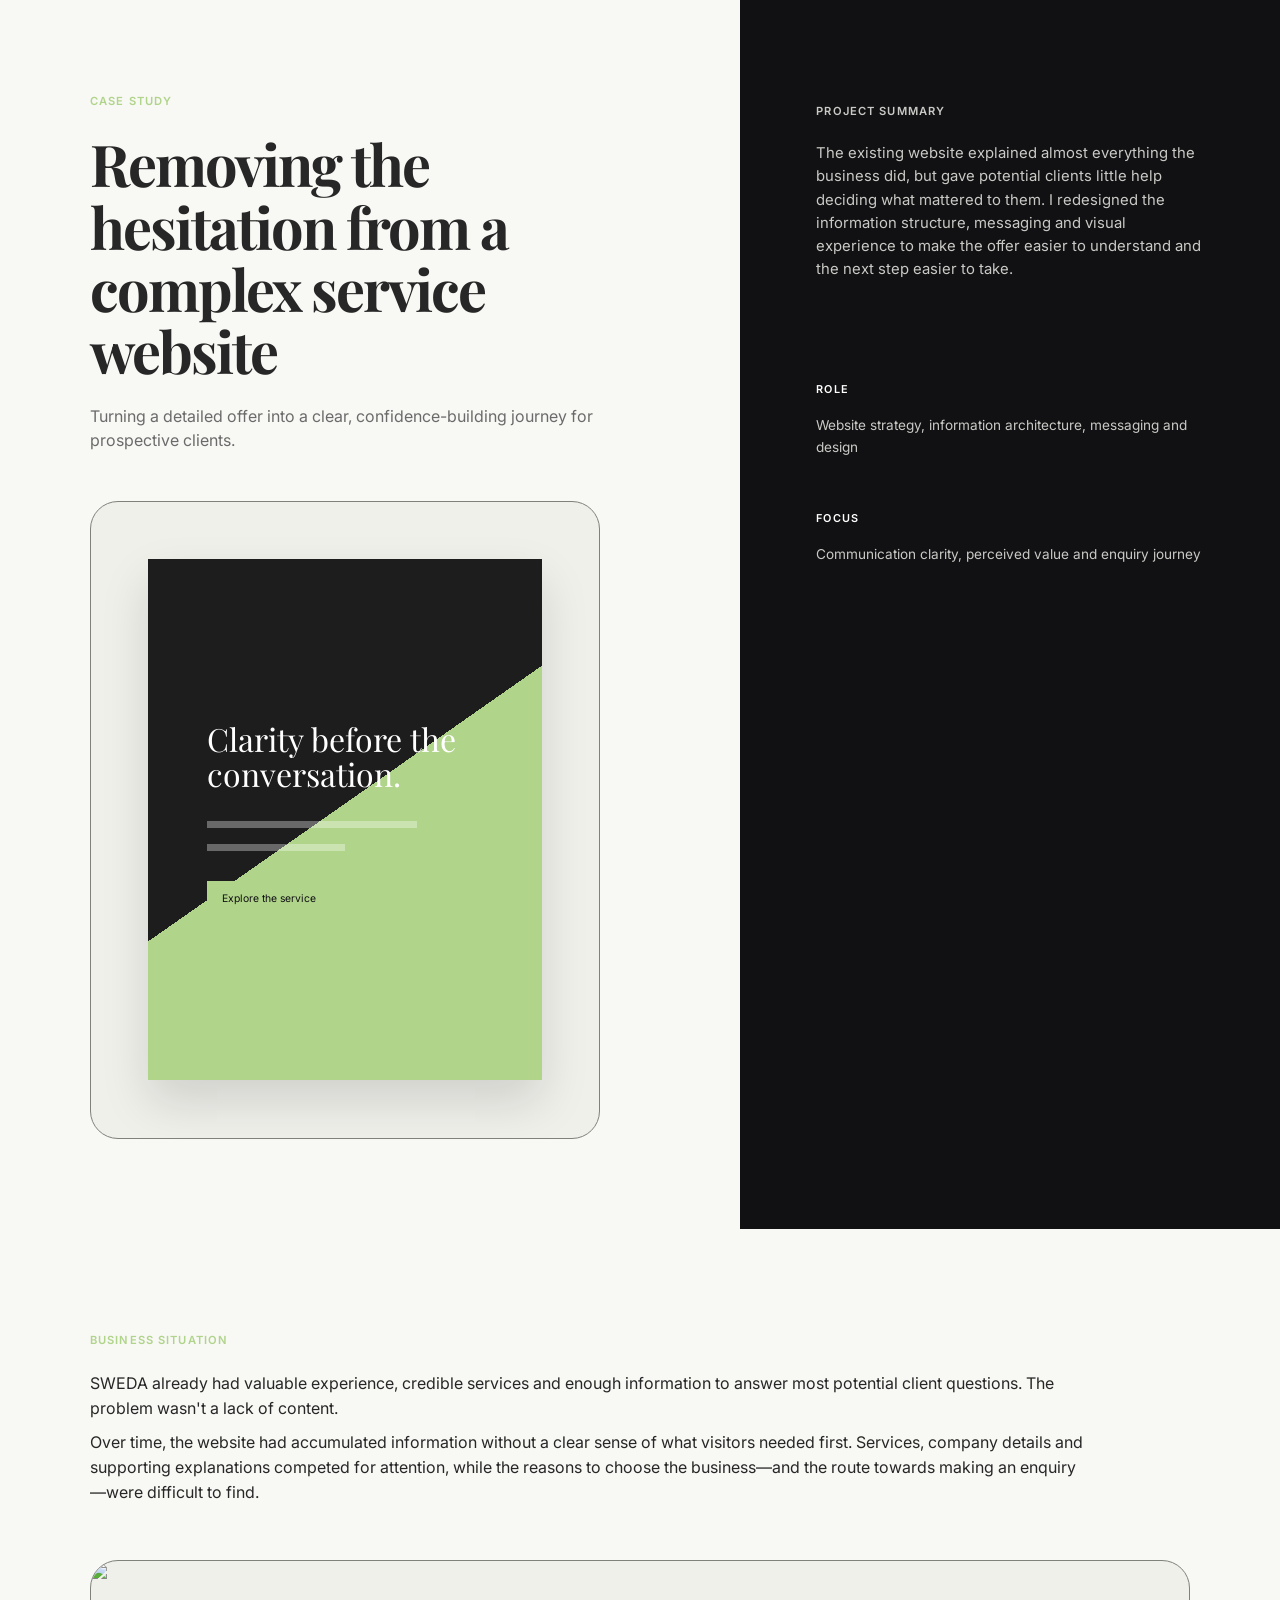
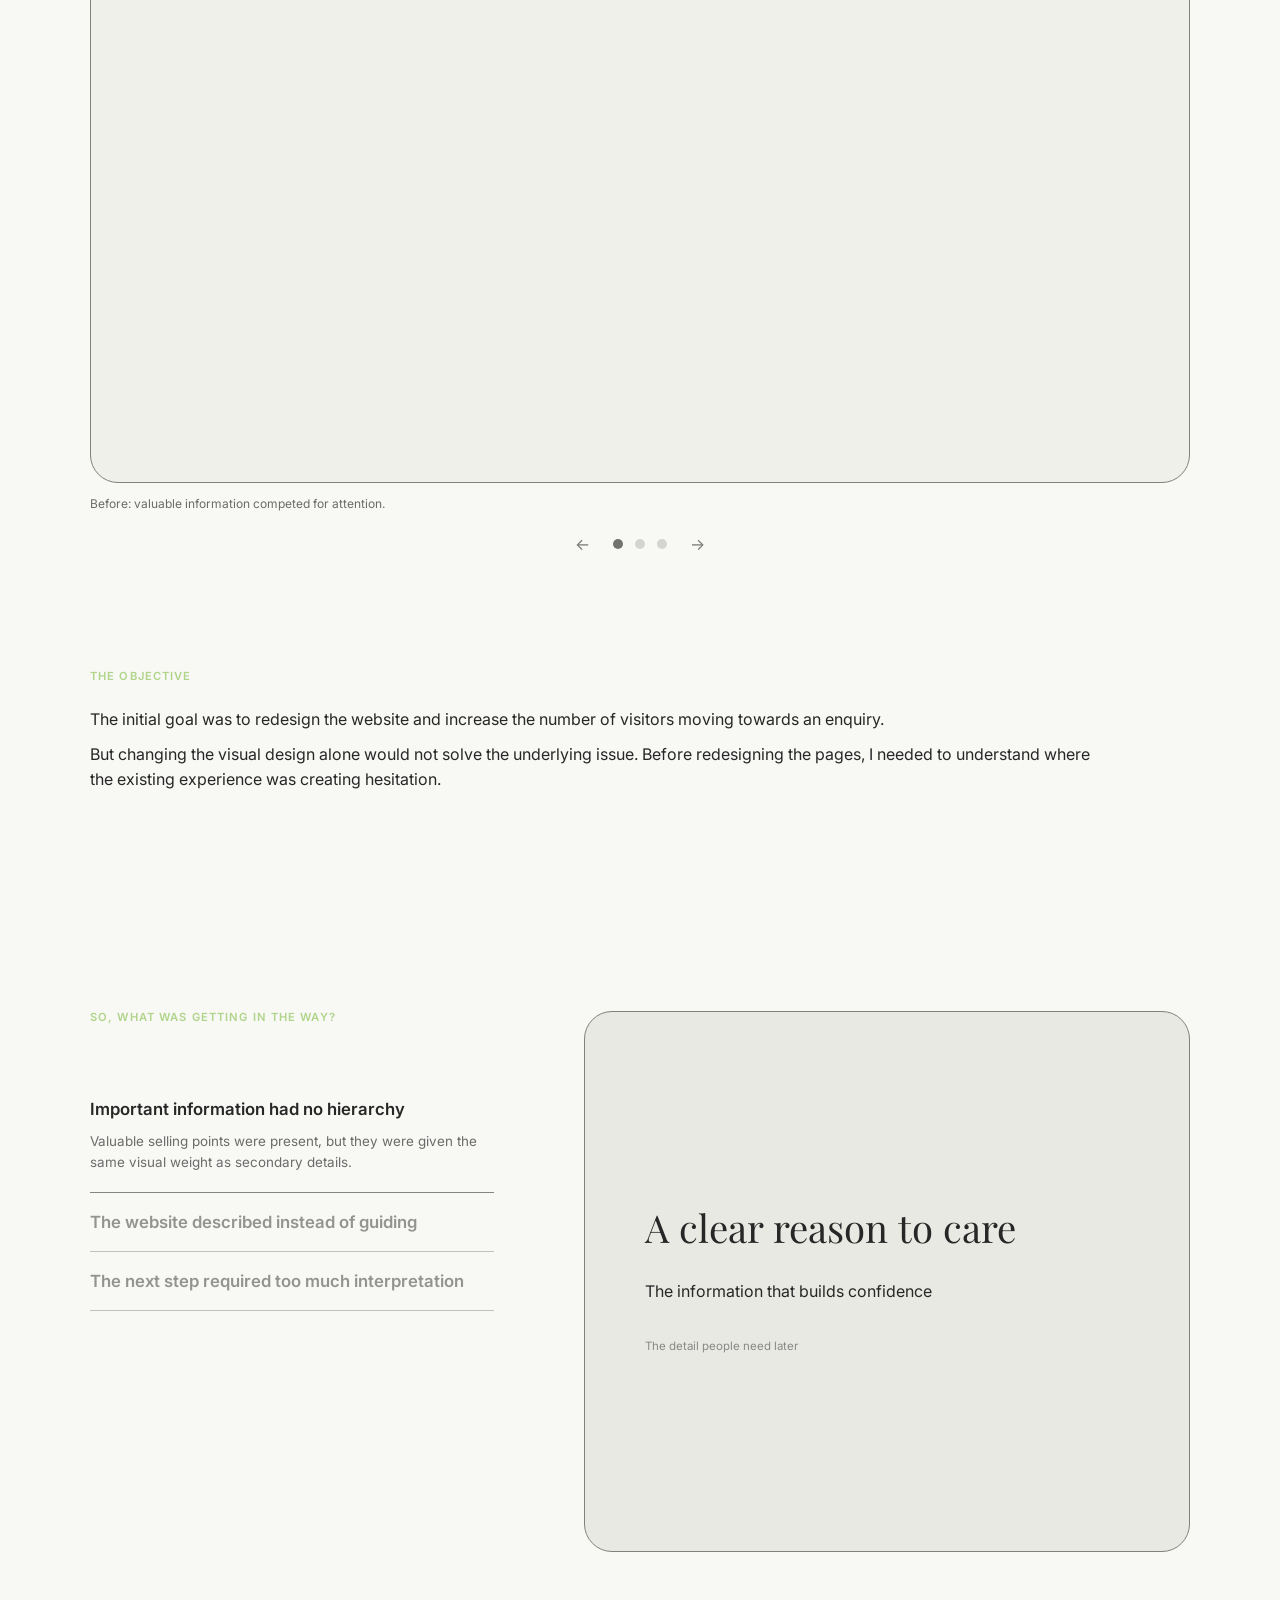
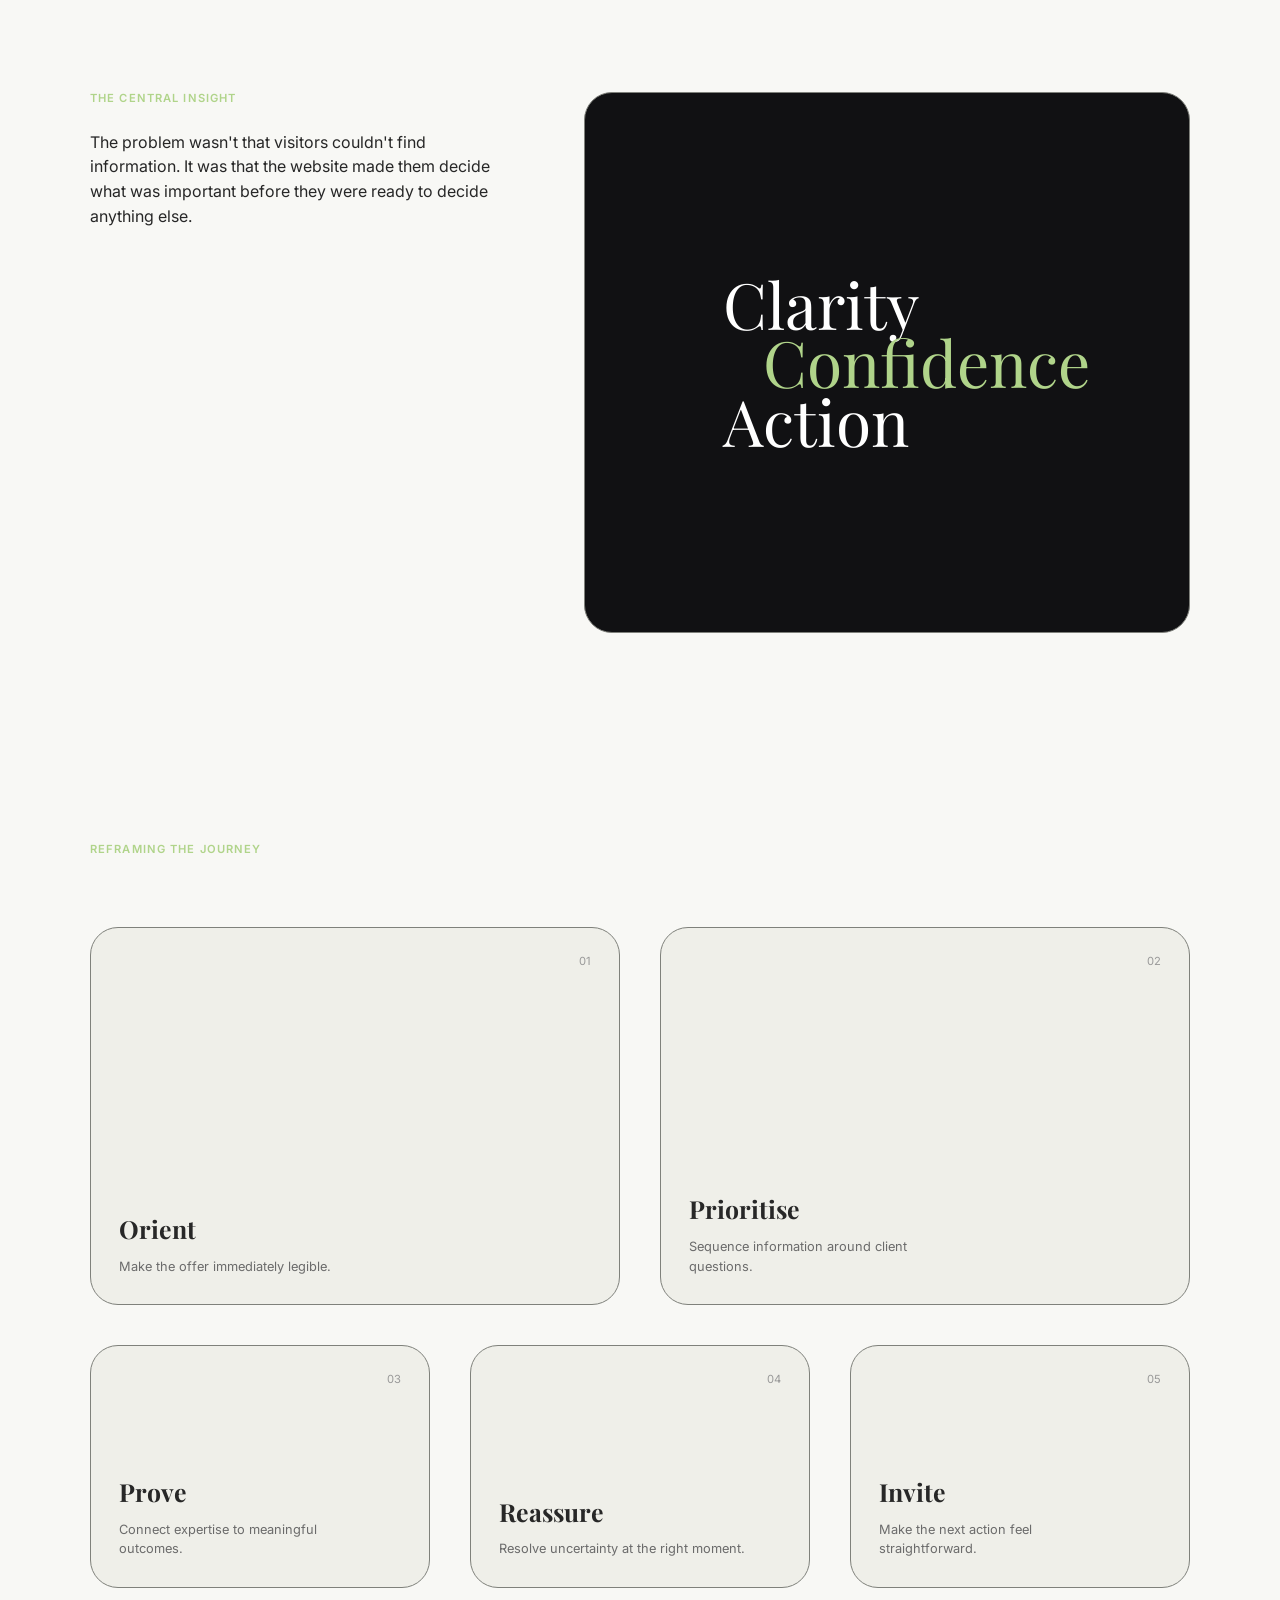
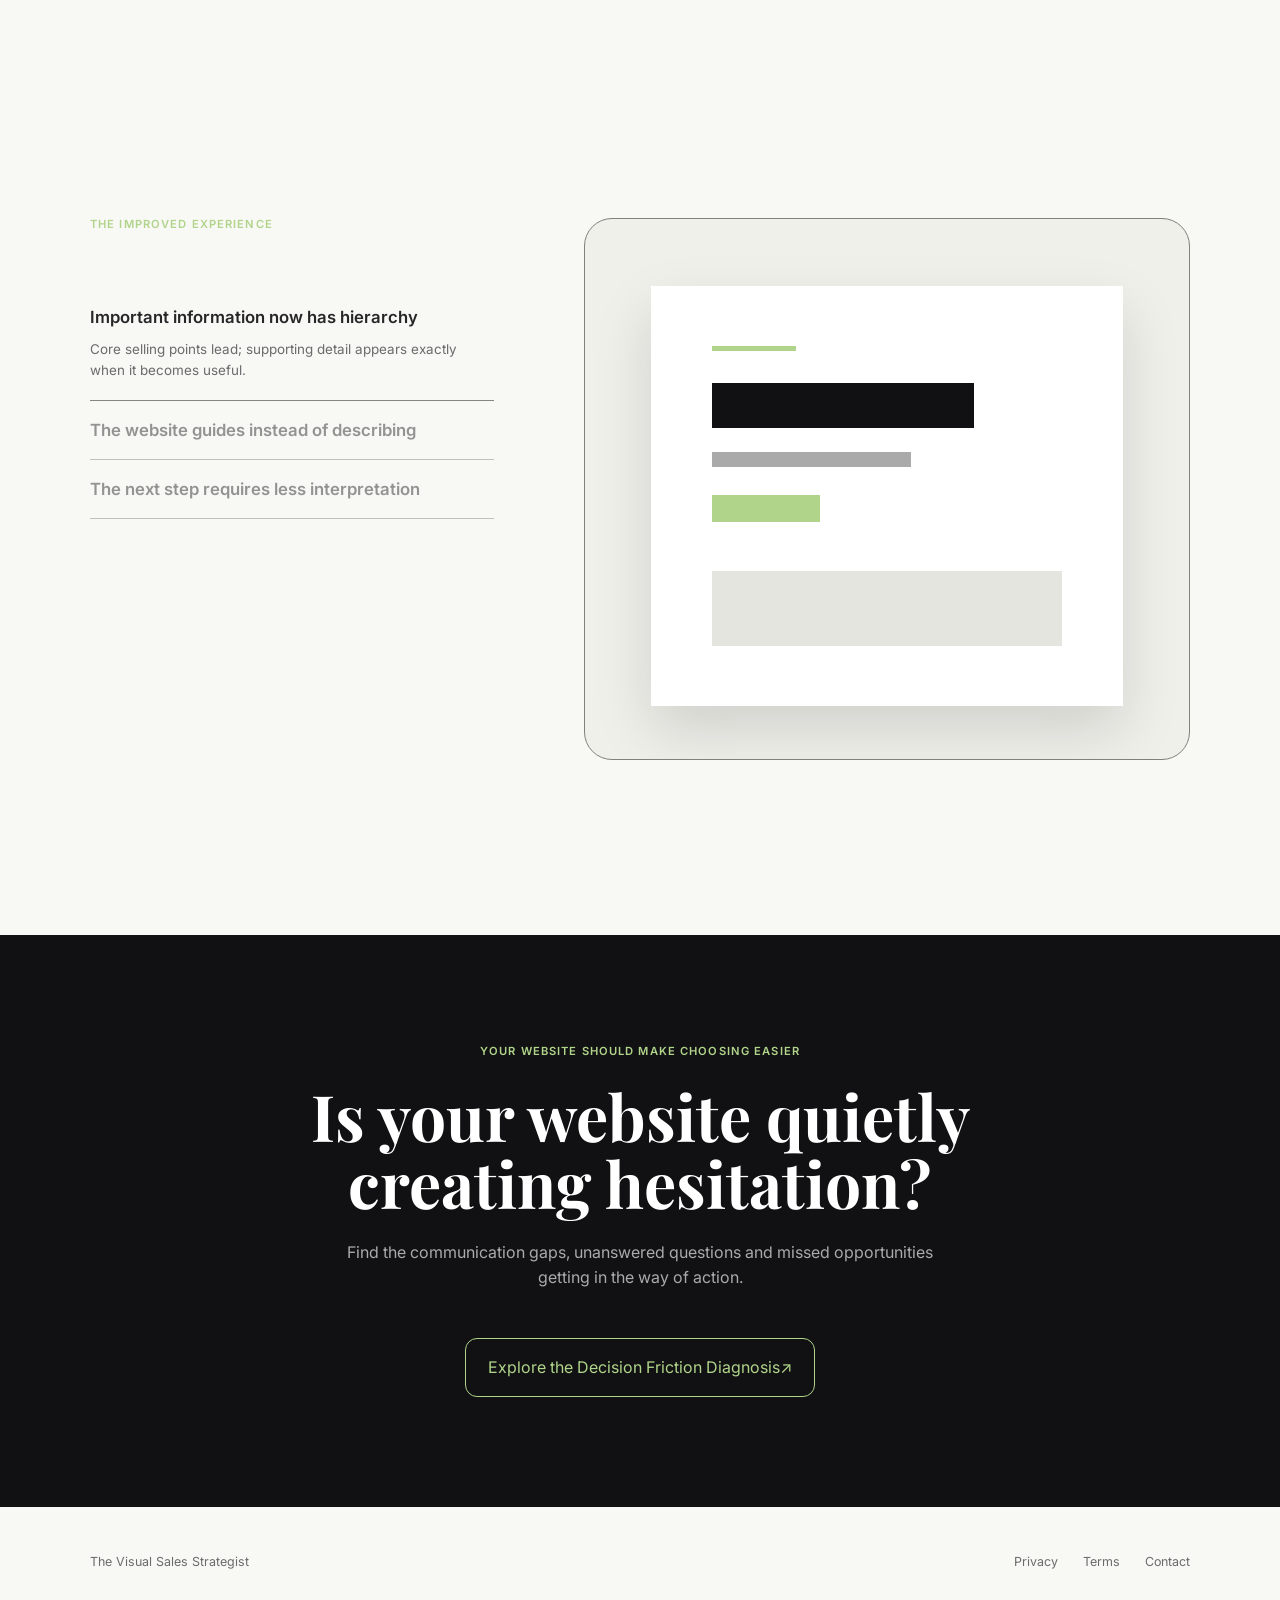
==== portfolio.html @ 81b4e27f "portfolio page master" ====
<!DOCTYPE html>
<html lang="en">
<head>
  <meta charset="UTF-8" />
  <meta name="viewport" content="width=device-width, initial-scale=1.0" />
  <meta name="description" content="A website strategy case study by The Visual Sales Strategist, showing how clearer information architecture reduced hesitation and improved the enquiry journey." />
  <title>Service Website Case Study — The Visual Sales Strategist</title>
  <link rel="icon" type="image/png" href="tvss favicon-04.png" />
  <link rel="preconnect" href="https://fonts.googleapis.com" />
  <link rel="preconnect" href="https://fonts.gstatic.com" crossorigin />
  <link href="https://fonts.googleapis.com/css2?family=Playfair+Display:wght@700;900&family=Inter:wght@400;500;600&display=swap" rel="stylesheet" />
  <link rel="stylesheet" href="portfolio.css" />
</head>
<body>
  <a class="skip-link" href="#case-study">Skip to case study</a>


  <main id="case-study">
    <section class="case-hero">
      <div class="case-hero__intro">
        <p class="eyebrow">Case study</p>
        <h1>Removing the hesitation from a complex service website</h1>
        <p class="dek">Turning a detailed offer into a clear, confidence-building journey for prospective clients.</p>
        <div class="visual visual--portrait" role="img" aria-label="Preview of the redesigned service website">
          <div class="browser-mockup">
            <span class="browser-mockup__label">Clarity before the conversation.</span>
            <span class="browser-mockup__line browser-mockup__line--wide"></span>
            <span class="browser-mockup__line"></span>
            <span class="browser-mockup__button">Explore the service</span>
          </div>
        </div>
      </div>

      <aside class="case-summary" aria-label="Project summary">
        <div>
          <p class="summary-label">Project summary</p>
          <p>The existing website explained almost everything the business did, but gave potential clients little help deciding what mattered to them. I redesigned the information structure, messaging and visual experience to make the offer easier to understand and the next step easier to take.</p>
        </div>
        <dl>
          <div><dt>Role</dt><dd>Website strategy, information architecture, messaging and design</dd></div>
          <div><dt>Focus</dt><dd>Communication clarity, perceived value and enquiry journey</dd></div>
        </dl>
      </aside>
    </section>

    <section class="content-section">
      <p class="eyebrow">Business situation</p>
      <div class="measure-wide">
        <p>SWEDA already had valuable experience, credible services and enough information to answer most potential client questions. The problem wasn't a lack of content.</p>
        <p>Over time, the website had accumulated information without a clear sense of what visitors needed first. Services, company details and supporting explanations competed for attention, while the reasons to choose the business—and the route towards making an enquiry—were difficult to find.</p>
      </div>

      <div class="gallery" data-gallery>
        <div class="gallery__viewport">
          <figure class="gallery__slide is-active" data-slide>
            <div class="visual visual--landscape visual--before" role="img" aria-label="Diagram of the original website's crowded information structure">
              <img src="..."/>
            </div>
            <figcaption>Before: valuable information competed for attention.</figcaption>
          </figure>
          <figure class="gallery__slide" data-slide hidden>
            <div class="visual visual--landscape visual--process" role="img" aria-label="Cards showing the content prioritisation process">
              <img src="..."/>
            </div>
            <figcaption>Working model: content organised around the decision journey.</figcaption>
          </figure>
          <figure class="gallery__slide" data-slide hidden>
            <div class="visual visual--landscape visual--after" role="img" aria-label="Diagram of the simplified website structure">
              <img src="..."/>
            </div>
            <figcaption>After: a simple path from first question to enquiry.</figcaption>
          </figure>
        </div>
        <div class="gallery__controls" aria-label="Case study image controls">
          <button type="button" class="gallery__arrow" data-prev aria-label="Previous image">←</button>
          <div class="gallery__dots" role="tablist" aria-label="Choose an image">
            <button class="is-active" type="button" data-dot role="tab" aria-selected="true" aria-label="Show image 1"></button>
            <button type="button" data-dot role="tab" aria-selected="false" aria-label="Show image 2"></button>
            <button type="button" data-dot role="tab" aria-selected="false" aria-label="Show image 3"></button>
          </div>
          <button type="button" class="gallery__arrow" data-next aria-label="Next image">→</button>
        </div>
      </div>
    </section>

    <section class="content-section content-section--compact">
      <p class="eyebrow">The objective</p>
      <div class="measure-wide">
        <p>The initial goal was to redesign the website and increase the number of visitors moving towards an enquiry.</p>
        <p>But changing the visual design alone would not solve the underlying issue. Before redesigning the pages, I needed to understand where the existing experience was creating hesitation.</p>
      </div>
    </section>

    <section class="content-section split-section">
      <div>
        <p class="eyebrow">So, what was getting in the way?</p>
        <div class="finding-list">
          <article class="finding is-active" tabindex="0"><h2>Important information had no hierarchy</h2><p>Valuable selling points were present, but they were given the same visual weight as secondary details.</p></article>
          <article class="finding" tabindex="0"><h2>The website described instead of guiding</h2><p>Visitors received information without help knowing what to look at next.</p></article>
          <article class="finding" tabindex="0"><h2>The next step required too much interpretation</h2><p>The enquiry route asked visitors to make sense of the offer by themselves.</p></article>
        </div>
      </div>
      <div class="visual visual--square visual--hierarchy" role="img" aria-label="Typography blocks reorganising into a clear hierarchy">
        <span class="hierarchy__one">A clear reason to care</span><span class="hierarchy__two">The information that builds confidence</span><span class="hierarchy__three">The detail people need later</span>
      </div>
    </section>

    <section class="content-section split-section split-section--insight">
      <div>
        <p class="eyebrow">The central insight</p>
        <p class="insight-copy">The problem wasn't that visitors couldn't find information. It was that the website made them decide what was important before they were ready to decide anything else.</p>
      </div>
      <div class="visual visual--square visual--quote" role="img" aria-label="The words clarity, confidence and action connected in sequence">
        <p><span>Clarity</span><span>Confidence</span><span>Action</span></p>
      </div>
    </section>

    <section class="content-section">
      <p class="eyebrow">Reframing the journey</p>
      <div class="journey-grid journey-grid--two">
        <div class="visual visual--tile journey-card"><span>01</span><strong>Orient</strong><p>Make the offer immediately legible.</p></div>
        <div class="visual visual--tile journey-card"><span>02</span><strong>Prioritise</strong><p>Sequence information around client questions.</p></div>
      </div>
      <div class="journey-grid journey-grid--three">
        <div class="visual visual--tile journey-card"><span>03</span><strong>Prove</strong><p>Connect expertise to meaningful outcomes.</p></div>
        <div class="visual visual--tile journey-card"><span>04</span><strong>Reassure</strong><p>Resolve uncertainty at the right moment.</p></div>
        <div class="visual visual--tile journey-card"><span>05</span><strong>Invite</strong><p>Make the next action feel straightforward.</p></div>
      </div>
    </section>

    <section class="content-section split-section result-section">
      <div>
        <p class="eyebrow">The improved experience</p>
        <div class="finding-list finding-list--static">
          <article class="finding is-active"><h2>Important information now has hierarchy</h2><p>Core selling points lead; supporting detail appears exactly when it becomes useful.</p></article>
          <article class="finding"><h2>The website guides instead of describing</h2></article>
          <article class="finding"><h2>The next step requires less interpretation</h2></article>
        </div>
      </div>
      <div class="visual visual--square visual--result" role="img" aria-label="Simplified redesigned webpage preview">
        <div class="result-window"><span class="result-kicker"></span><span class="result-title"></span><span class="result-copy"></span><span class="result-button"></span><span class="result-panel"></span></div>
      </div>
    </section>

    <section class="closing-cta">
      <p class="eyebrow">Your website should make choosing easier</p>
      <h2>Is your website quietly creating hesitation?</h2>
      <p>Find the communication gaps, unanswered questions and missed opportunities getting in the way of action.</p>
      <a class="cta-button" href="index.html#get-audit">Explore the Decision Friction Diagnosis <span aria-hidden="true">↗</span></a>
    </section>
  </main>

  <footer class="site-footer">
    <p>The Visual Sales Strategist</p>
    <nav aria-label="Footer navigation"><a href="privacy policy.html">Privacy</a><a href="t&c.html">Terms</a><a href="mailto:angelikawidz@outlook.com">Contact</a></nav>
  </footer>
  <script src="portfolio.js"></script>
</body>
</html>
---- portfolio.css ----
:root {
  --paper: #f8f8f5;
  --ink: #272727;
  --black: #111113;
  --sage: #b0d48a;
  --muted: #6b6b6b;
  --rule: #b8b8b1;
  --display: "Playfair Display", Georgia, serif;
  --body: "Inter", system-ui, sans-serif;
  --page: min(1100px, calc(100% - 64px));
  --radius: 28px;
}
*,
*::before,
*::after {
  box-sizing: border-box;
}
html {
  scroll-behavior: smooth;
}
body {
  margin: 0;
  background: var(--paper);
  color: var(--ink);
  font-family: var(--body);
  font-size: 16px;
  line-height: 1.55;
  -webkit-font-smoothing: antialiased;
}
a {
  color: inherit;
}
button {
  font: inherit;
}
.skip-link {
  position: fixed;
  left: 1rem;
  top: 1rem;
  z-index: 10;
  padding: 0.7rem 1rem;
  background: var(--black);
  color: #fff;
  transform: translateY(-160%);
}
.skip-link:focus {
  transform: none;
}
.site-header,
.site-footer {
  width: var(--page);
  margin: auto;
  display: flex;
  justify-content: space-between;
  align-items: center;
  gap: 2rem;
}
.site-header {
  padding: 30px 0;
}
.brand {
  font-family: var(--display);
  font-weight: 700;
  text-decoration: none;
}
.header-link {
  font-size: 0.8rem;
  text-decoration: none;
  border-bottom: 1px solid;
}
.case-hero {
  display: grid;
  grid-template-columns: minmax(0, 1.3fr) minmax(330px, 0.95fr);
  min-height: 880px;
}
.case-hero__intro {
  padding: 95px max(7vw, calc((100vw - 1100px) / 2)) 90px
    max(7vw, calc((100vw - 1100px) / 2));
  padding-right: 6vw;
}
.eyebrow,
.summary-label {
  margin: 0 0 1.5rem;
  color: var(--sage);
  font-size: 0.7rem;
  line-height: 1.2;
  font-weight: 600;
  letter-spacing: 0.1em;
  text-transform: uppercase;
}
.case-hero h1 {
  max-width: 650px;
  margin: 0;
  font-family: var(--display);
  font-size: clamp(2.5rem, 4.5vw, 4.8rem);
  line-height: 1.08;
  letter-spacing: -0.035em;
}
.dek {
  max-width: 570px;
  margin: 1.4rem 0 3rem;
  color: var(--muted);
  font-size: 1rem;
}
.case-summary {
  padding: 105px clamp(40px, 6vw, 100px);
  display: flex;
  flex-direction: column;
  justify-content: flex-start;
  gap: 85px;
  background: var(--black);
  color: #fff;
}
.case-summary p,
.case-summary dd {
  color: #c9c9c5;
}
.case-summary > div > p:last-child {
  max-width: 480px;
  font-size: 0.93rem;
}
.case-summary dl,
.case-summary dd {
  margin: 0;
}
.case-summary dl {
  display: grid;
  gap: 52px;
}
.case-summary dt {
  margin-bottom: 18px;
  color: #fff;
  font-size: 0.68rem;
  font-weight: 600;
  letter-spacing: 0.1em;
  text-transform: uppercase;
}
.case-summary dd {
  max-width: 390px;
  font-size: 0.85rem;
}
.visual {
  overflow: hidden;
  border: 1px solid #7f817b;
  border-radius: var(--radius);
  background: #f0f0eb;
}
.visual--portrait {
  width: min(100%, 510px);
  aspect-ratio: 0.8;
  margin-top: 2.5rem;
  padding: 10%;
  display: grid;
  place-items: center;
}
.browser-mockup {
  width: 100%;
  height: 100%;
  padding: 15%;
  display: flex;
  flex-direction: column;
  justify-content: center;
  background: linear-gradient(145deg, #1d1d1d 0 48%, #b0d48a 48%);
  color: white;
  box-shadow: 0 22px 45px #0002;
}
.browser-mockup__label {
  max-width: 250px;
  font-family: var(--display);
  font-size: clamp(1.4rem, 2.5vw, 2.6rem);
  line-height: 1.08;
}
.browser-mockup__line {
  width: 50%;
  height: 7px;
  margin-top: 16px;
  background: #ffffff55;
}
.browser-mockup__line--wide {
  width: 76%;
  margin-top: 30px;
}
.browser-mockup__button {
  align-self: flex-start;
  margin-top: 30px;
  padding: 10px 15px;
  background: var(--sage);
  color: var(--black);
  font-size: 0.65rem;
}
.content-section {
  width: var(--page);
  margin: auto;
  padding: 105px 0;
}
.content-section--compact {
  padding-top: 0;
}
.measure-wide {
  max-width: 1000px;
}
.measure-wide p,
.insight-copy {
  margin: 0.6rem 0;
  color: var(--ink);
}
.gallery {
  margin-top: 55px;
}
.gallery__viewport {
  position: relative;
}
.gallery__slide {
  margin: 0;
}
.gallery__slide[hidden] {
  display: none;
}
.visual--landscape {
  aspect-ratio: 2.1;
}
.gallery figcaption {
  margin-top: 12px;
  color: var(--muted);
  font-size: 0.75rem;
}
.gallery__controls {
  display: flex;
  align-items: center;
  justify-content: center;
  gap: 15px;
  margin-top: 10px;
}
.gallery__dots {
  display: flex;
  gap: 12px;
}
.gallery__dots button {
  width: 10px;
  height: 10px;
  padding: 0;
  border: 0;
  border-radius: 50%;
  background: #d4d4d0;
  cursor: pointer;
}
.gallery__dots button.is-active {
  background: #72736f;
}
.gallery__arrow {
  border: 0;
  background: transparent;
  color: #777;
  cursor: pointer;
  padding: 8px;
}
.page-map {
  height: 100%;
  padding: 8%;
  display: grid;
  grid-template-columns: repeat(4, 1fr);
  gap: 5%;
  background: #deded7;
}
.page-map span {
  border: 1px solid #aaa;
  background: #f8f8f5;
  box-shadow: 0 10px 20px #0000000d;
}
.page-map span:nth-child(2),
.page-map span:nth-child(5) {
  transform: translateY(18%);
}
.process-cards {
  height: 100%;
  display: flex;
  align-items: center;
  justify-content: center;
  gap: 4%;
  background: var(--black);
}
.process-cards span {
  width: 23%;
  aspect-ratio: 1;
  padding: 20px;
  display: grid;
  place-items: center;
  border: 1px solid #b0d48a;
  color: var(--sage);
  font-family: var(--display);
  font-size: clamp(1rem, 2vw, 2rem);
  transform: rotate(-3deg);
}
.process-cards span:nth-child(2) {
  transform: rotate(3deg) translateY(-10%);
}
.journey-line {
  height: 100%;
  padding: 10%;
  display: flex;
  align-items: center;
  justify-content: space-between;
  background: #b0d48a;
}
.journey-line span {
  position: relative;
  z-index: 1;
  padding: 14px;
  background: var(--paper);
  font-weight: 600;
}
.journey-line span:not(:last-child)::after {
  content: "";
  position: absolute;
  left: 100%;
  top: 50%;
  width: calc((min(1100px, 100vw) - 40vw) / 4);
  border-top: 1px solid #272727;
}
.split-section {
  display: grid;
  grid-template-columns: minmax(260px, 0.8fr) minmax(400px, 1.2fr);
  gap: 7vw;
  align-items: start;
}
.finding-list {
  margin-top: 56px;
}
.finding {
  padding: 19px 0;
  border-bottom: 1px solid #858680;
  cursor: pointer;
  transition: opacity 0.2s;
}
.finding:first-child {
  border-top: 0;
}
.finding h2 {
  margin: 0;
  font-family: var(--body);
  font-size: 1.05rem;
  line-height: 1.2;
  font-weight: 600;
}
.finding p {
  display: none;
  margin: 0.75rem 0 0;
  color: var(--muted);
  font-size: 0.84rem;
}
.finding:not(.is-active) {
  opacity: 0.48;
}
.finding.is-active p {
  display: block;
}
.visual--square {
  aspect-ratio: 1.12;
}
.visual--hierarchy {
  padding: 10%;
  display: flex;
  flex-direction: column;
  justify-content: center;
  gap: 8%;
  background: #e9e9e3;
}
.visual--hierarchy span {
  display: block;
}
.hierarchy__one {
  font-family: var(--display);
  font-size: clamp(1.7rem, 3vw, 3.2rem);
  line-height: 1;
}
.hierarchy__two {
  max-width: 70%;
  font-size: 1rem;
}
.hierarchy__three {
  max-width: 50%;
  color: #888;
  font-size: 0.72rem;
}
.split-section--insight {
  padding-top: 35px;
}
.insight-copy {
  max-width: 430px;
}
.visual--quote {
  display: grid;
  place-items: center;
  background: var(--black);
}
.visual--quote p {
  display: flex;
  flex-direction: column;
  margin: 0;
  color: white;
  font-family: var(--display);
  font-size: clamp(2rem, 5vw, 5.4rem);
  line-height: 0.92;
}
.visual--quote span:nth-child(2) {
  color: var(--sage);
  transform: translateX(12%);
}
.journey-grid {
  display: grid;
  gap: 40px;
}
.journey-grid--two {
  grid-template-columns: repeat(2, 1fr);
  margin-top: 70px;
}
.journey-grid--three {
  grid-template-columns: repeat(3, 1fr);
  margin-top: 40px;
}
.visual--tile {
  aspect-ratio: 1.4;
}
.journey-card {
  position: relative;
  padding: 28px;
  display: flex;
  flex-direction: column;
  justify-content: flex-end;
  background: #efefe9;
}
.journey-card > span {
  position: absolute;
  top: 25px;
  right: 28px;
  color: #999;
  font-size: 0.7rem;
}
.journey-card strong {
  font-family: var(--display);
  font-size: 1.55rem;
}
.journey-card p {
  max-width: 250px;
  margin: 0.5rem 0 0;
  color: var(--muted);
  font-size: 0.8rem;
}
.result-section {
  padding-top: 125px;
}
.finding-list--static .finding {
  cursor: default;
}
.result-window {
  width: 78%;
  height: 78%;
  margin: 11%;
  padding: 10%;
  display: flex;
  flex-direction: column;
  background: #fff;
  box-shadow: 0 25px 55px #0002;
}
.result-window span {
  display: block;
}
.result-kicker {
  width: 24%;
  height: 5px;
  background: var(--sage);
}
.result-title {
  width: 75%;
  height: 15%;
  margin-top: 9%;
  background: var(--black);
}
.result-copy {
  width: 57%;
  height: 5%;
  margin-top: 7%;
  background: #aaa;
}
.result-button {
  width: 31%;
  height: 9%;
  margin-top: 8%;
  background: var(--sage);
}
.result-panel {
  height: 25%;
  margin-top: auto;
  background: #e5e5df;
}
.closing-cta {
  margin-top: 70px;
  padding: 110px max(7vw, calc((100vw - 1100px) / 2));
  text-align: center;
  background: var(--black);
  color: white;
}
.closing-cta h2 {
  max-width: 720px;
  margin: 0 auto;
  font-family: var(--display);
  font-size: clamp(2.4rem, 5vw, 5rem);
  line-height: 1.05;
}
.closing-cta > p:not(.eyebrow) {
  max-width: 590px;
  margin: 1.5rem auto;
  color: #aaa;
}
.cta-button {
  display: inline-flex;
  margin-top: 1.5rem;
  padding: 16px 22px;
  border: 1px solid var(--sage);
  border-radius: 12px;
  color: var(--sage);
  text-decoration: none;
  transition: 0.2s;
}
.cta-button:hover {
  background: var(--sage);
  color: var(--black);
  transform: translateY(-2px);
}
.site-footer {
  padding: 45px 0;
  color: var(--muted);
  font-size: 0.78rem;
}
.site-footer p {
  margin: 0;
}
.site-footer nav {
  display: flex;
  gap: 25px;
}
.site-footer a {
  text-decoration: none;
}
.site-footer a:hover {
  text-decoration: underline;
}
:focus-visible {
  outline: 2px solid var(--sage);
  outline-offset: 4px;
}
@media (max-width: 850px) {
  :root {
    --page: min(100% - 40px, 680px);
  }
  .case-hero {
    grid-template-columns: 1fr;
    min-height: 0;
  }
  .case-hero__intro {
    padding: 75px 20px;
  }
  .case-hero__intro > * {
    margin-left: auto;
    margin-right: auto;
  }
  .case-summary {
    padding: 70px max(20px, calc((100vw - 640px) / 2));
    gap: 45px;
  }
  .split-section {
    grid-template-columns: 1fr;
    gap: 45px;
  }
  .split-section > div:first-child {
    max-width: 620px;
  }
  .visual--square {
    width: 100%;
  }
  .journey-line span:not(:last-child)::after {
    width: 12vw;
  }
  .site-header {
    padding: 24px 0;
  }
  .content-section {
    padding: 78px 0;
  }
}
@media (max-width: 600px) {
  :root {
    --page: calc(100% - 32px);
    --radius: 19px;
  }
  .site-header {
    align-items: flex-start;
  }
  .brand {
    max-width: 150px;
  }
  .header-link {
    font-size: 0.72rem;
  }
  .case-hero__intro {
    padding-top: 55px;
  }
  .case-hero h1 {
    font-size: 2.65rem;
  }
  .case-summary {
    padding: 58px 25px;
  }
  .visual--portrait {
    width: 100%;
    margin-top: 2rem;
  }
  .content-section {
    padding: 64px 0;
  }
  .gallery {
    margin-top: 35px;
  }
  .visual--landscape {
    aspect-ratio: 1.18;
  }
  .gallery figcaption {
    min-height: 2.4em;
  }
  .split-section {
    gap: 32px;
  }
  .finding-list {
    margin-top: 35px;
  }
  .visual--square {
    aspect-ratio: 1;
  }
  .journey-grid--two,
  .journey-grid--three {
    grid-template-columns: 1fr;
    margin-top: 25px;
    gap: 20px;
  }
  .visual--tile {
    aspect-ratio: 1.65;
  }
  .process-cards span {
    padding: 8px;
  }
  .journey-line {
    padding: 5%;
    flex-direction: column;
  }
  .journey-line span:not(:last-child)::after {
    left: 50%;
    top: 100%;
    height: 4vh;
    width: 0;
    border-left: 1px solid;
  }
  .result-section {
    padding-top: 70px;
  }
  .closing-cta {
    padding: 80px 20px;
  }
  .site-footer {
    align-items: flex-start;
    flex-direction: column;
  }
  .site-footer nav {
    flex-wrap: wrap;
  }
}
@media (prefers-reduced-motion: reduce) {
  *,
  *::before,
  *::after {
    scroll-behavior: auto !important;
    transition-duration: 0.01ms !important;
  }
}
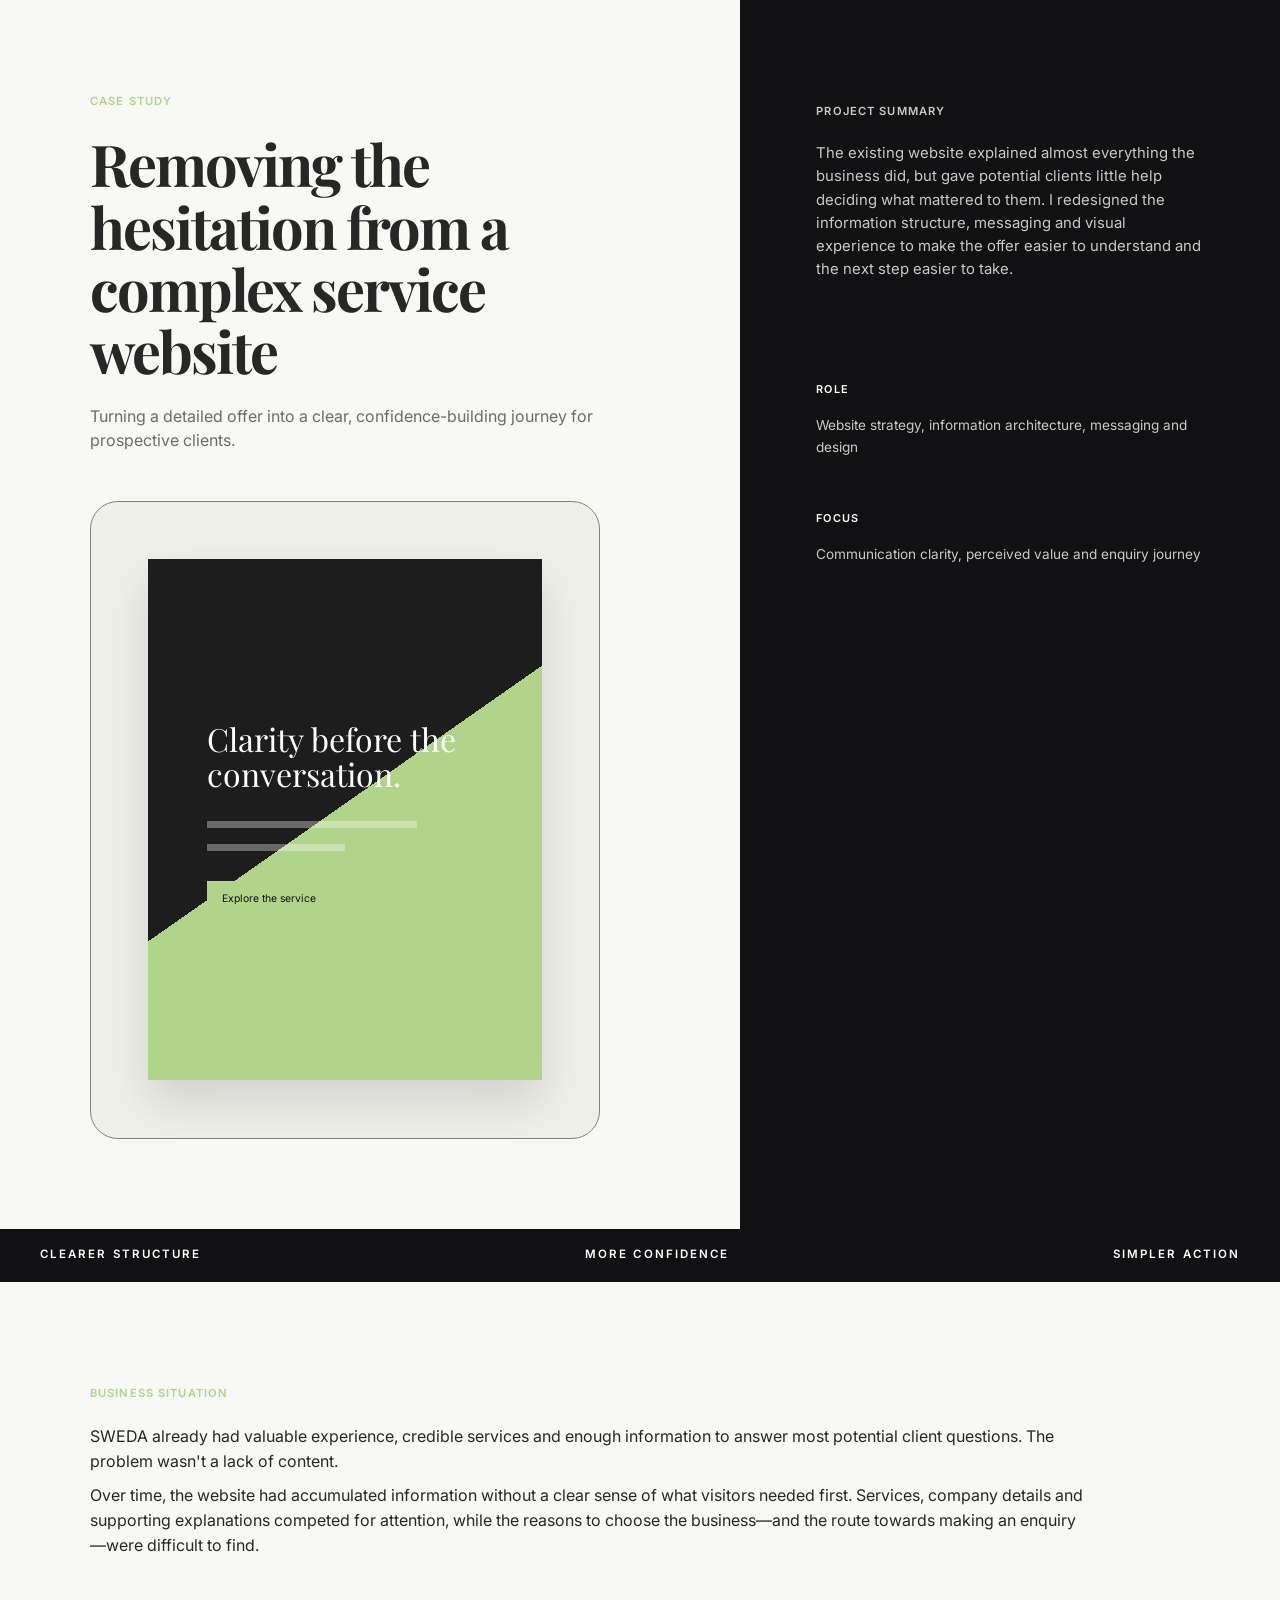
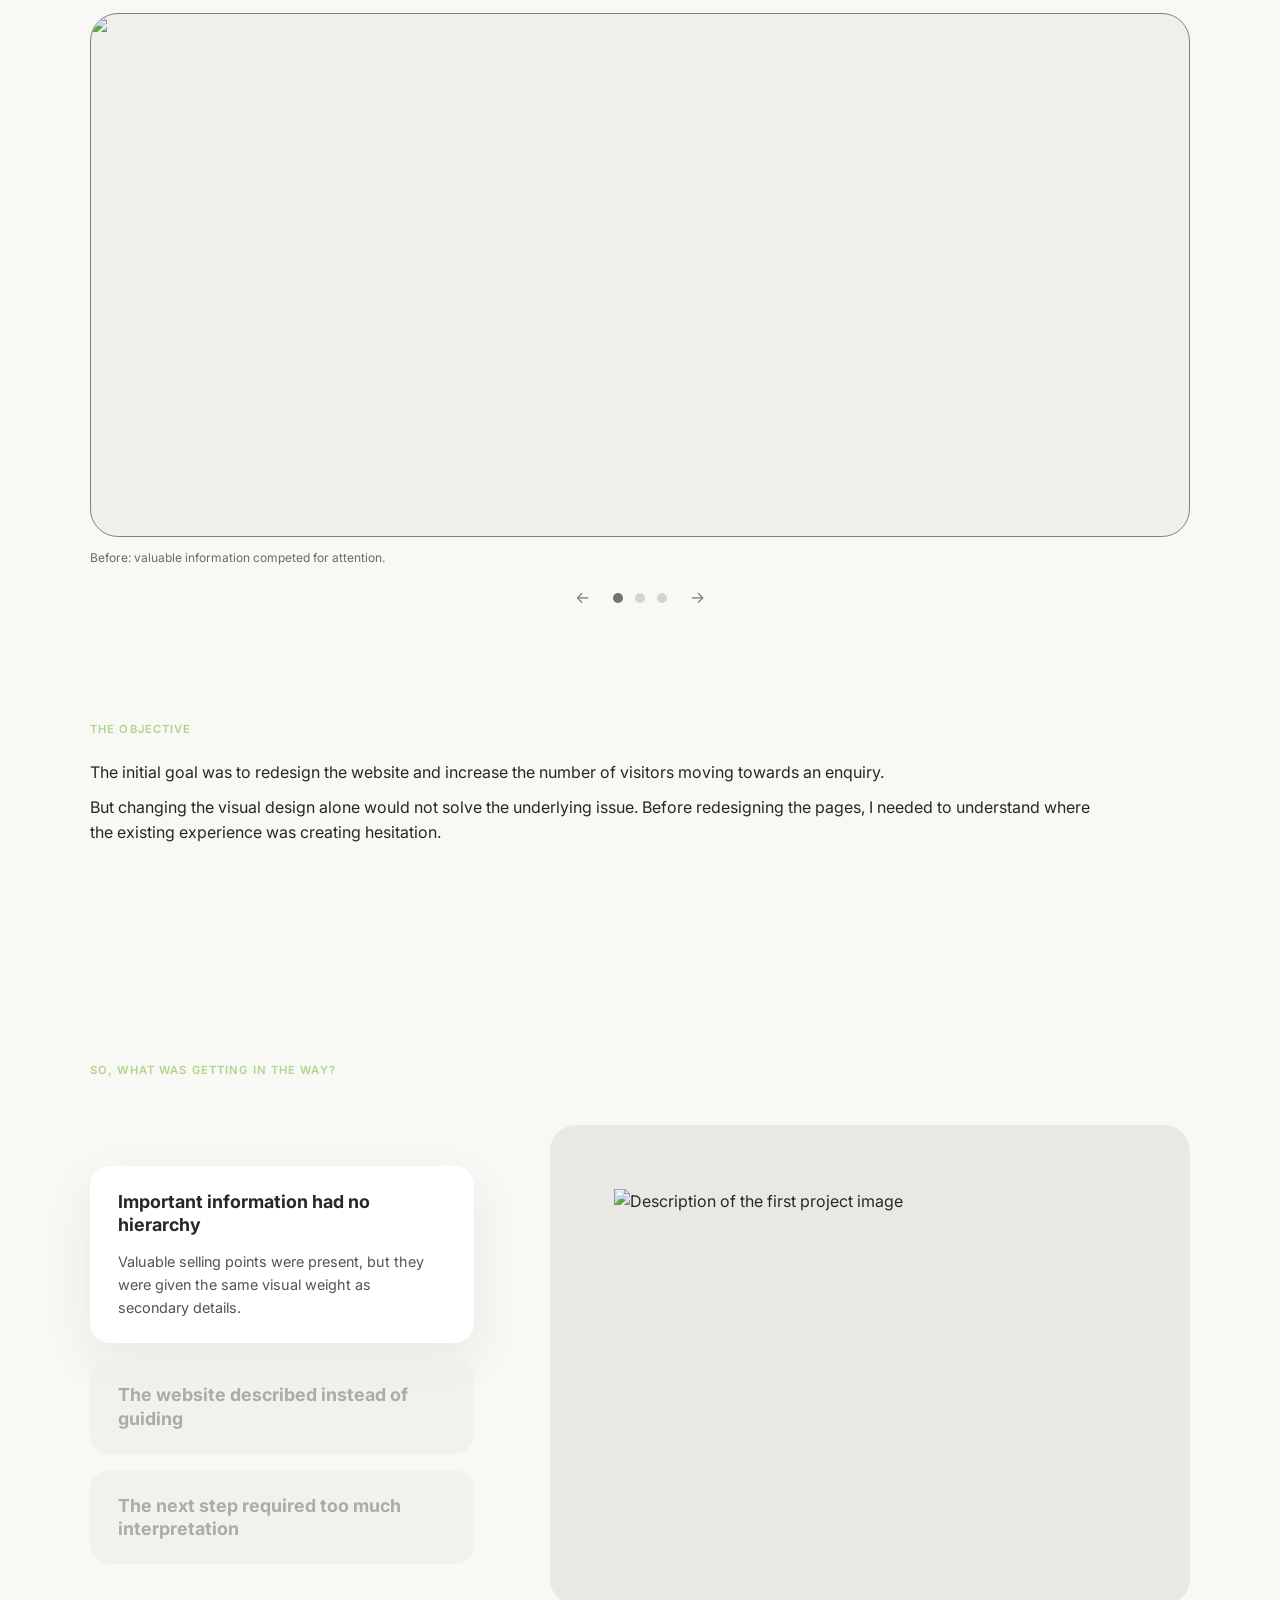
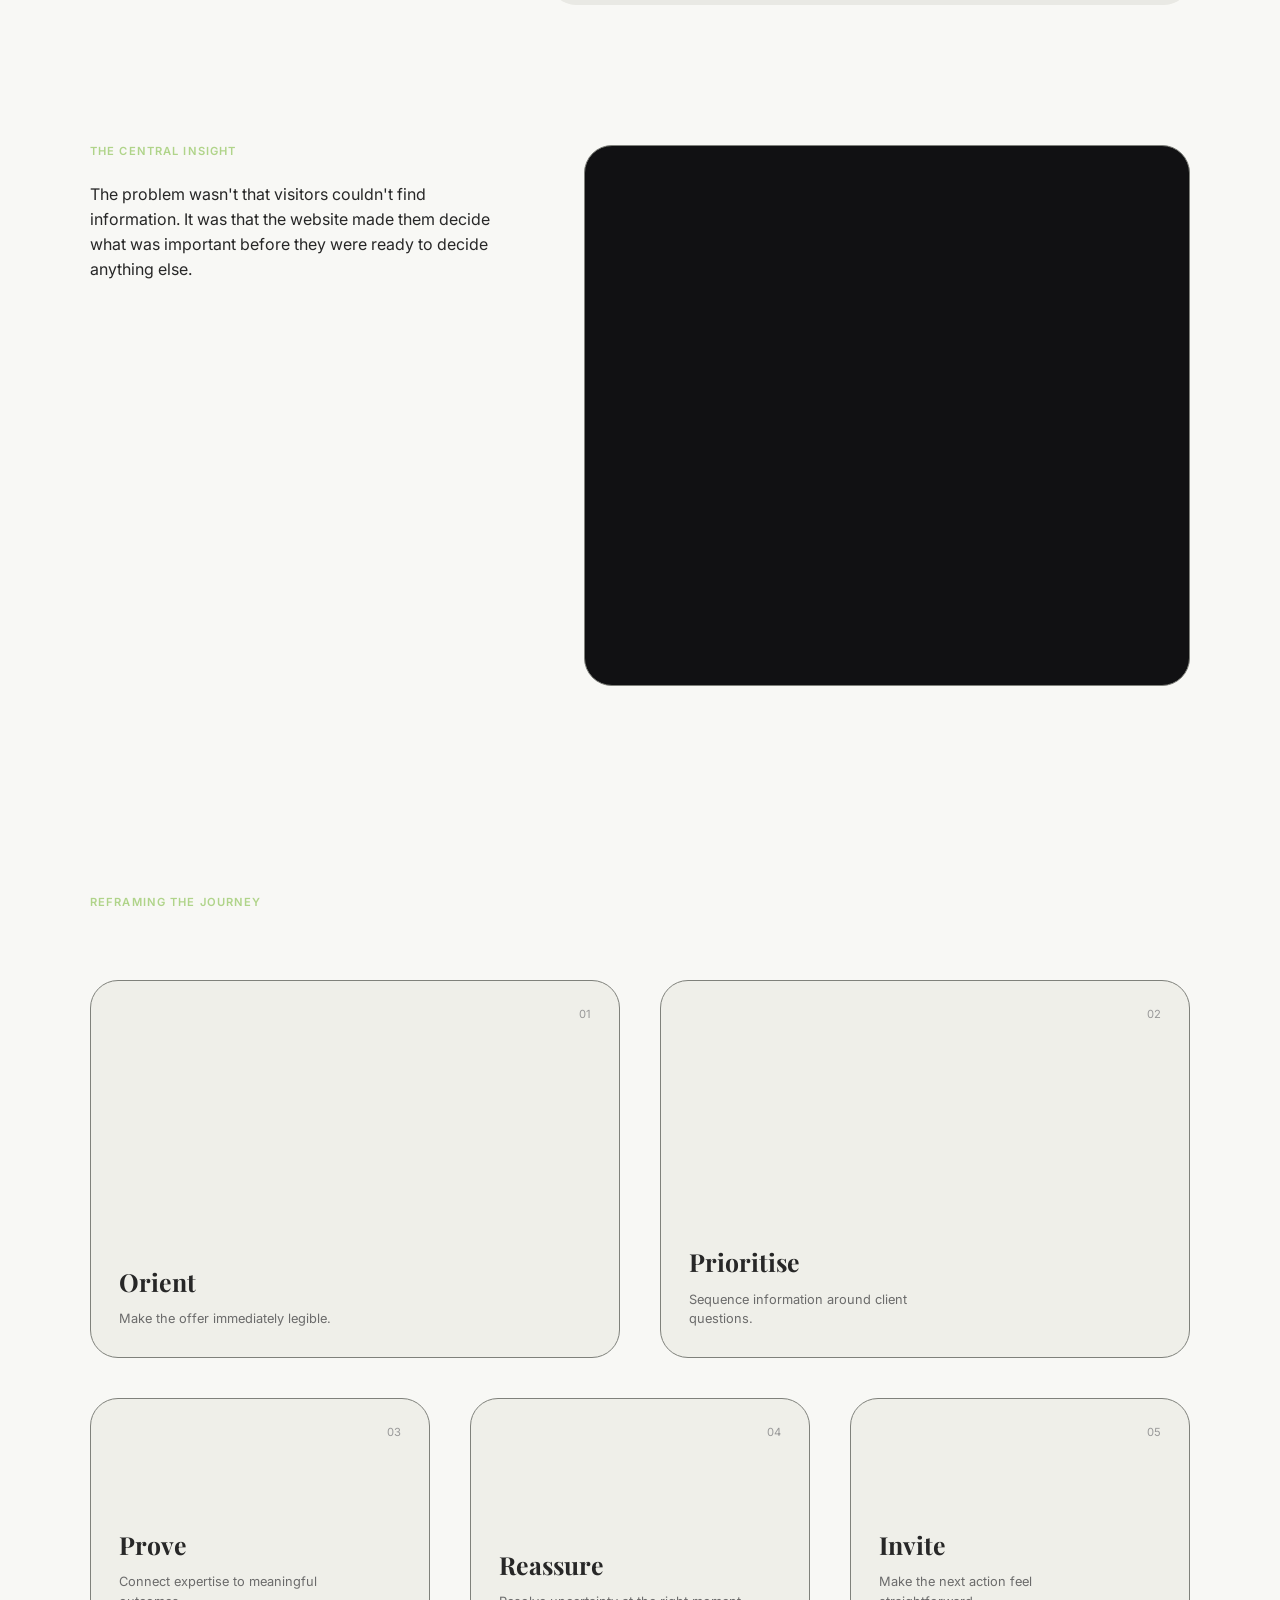
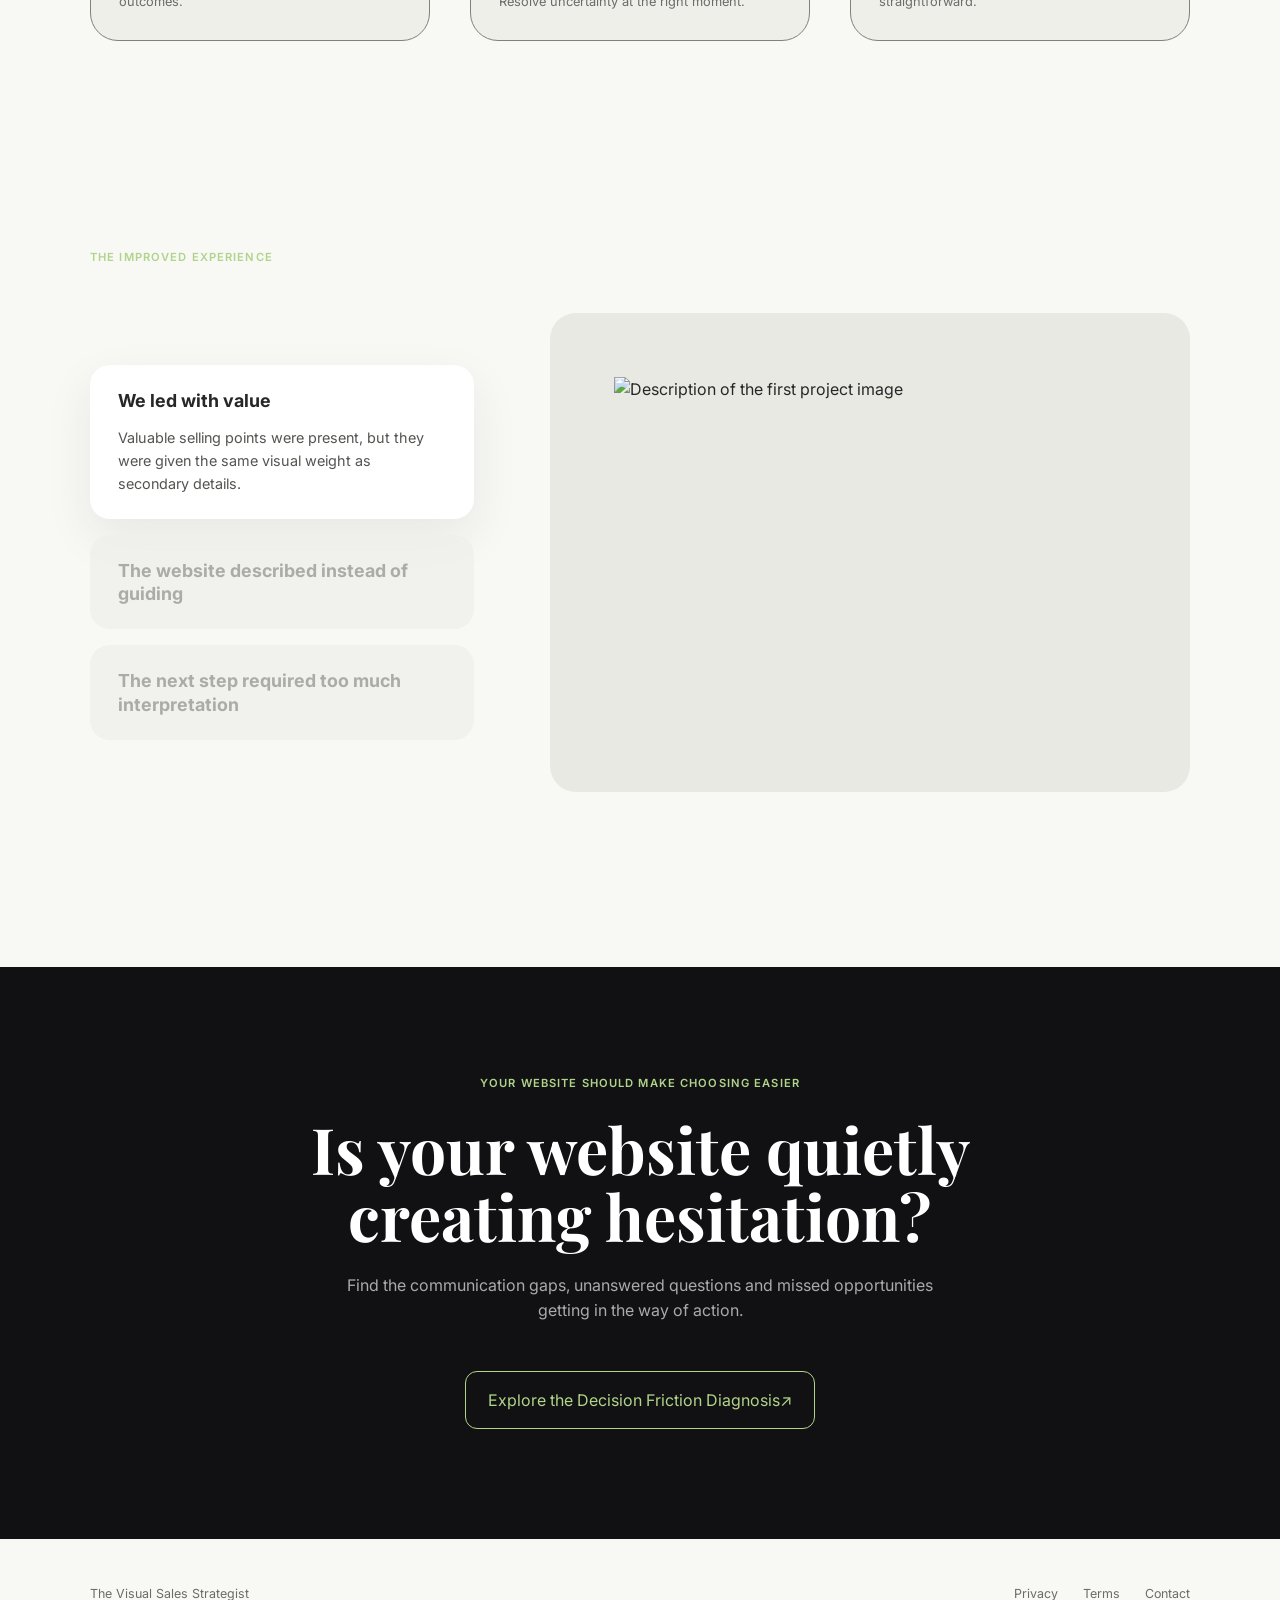
==== commit 4d3480b2: "added and fixed tabs" ====
--- a/portfolio.html
+++ b/portfolio.html
@@ -10,6 +10,7 @@
   <link rel="preconnect" href="https://fonts.gstatic.com" crossorigin />
   <link href="https://fonts.googleapis.com/css2?family=Playfair+Display:wght@700;900&family=Inter:wght@400;500;600&display=swap" rel="stylesheet" />
   <link rel="stylesheet" href="portfolio.css" />
+
 </head>
 <body>
   <a class="skip-link" href="#case-study">Skip to case study</a>
@@ -42,6 +43,14 @@
         </dl>
       </aside>
     </section>
+
+    <div class="full-width-bar">
+      <div class="full-width-bar__inner">
+        <span>Clearer structure</span>
+        <span>More confidence</span>
+        <span>Simpler action</span>
+      </div>
+    </div>
 
     <section class="content-section">
       <p class="eyebrow">Business situation</p>
@@ -91,27 +100,111 @@
       </div>
     </section>
 
-    <section class="content-section split-section">
-      <div>
-        <p class="eyebrow">So, what was getting in the way?</p>
-        <div class="finding-list">
-          <article class="finding is-active" tabindex="0"><h2>Important information had no hierarchy</h2><p>Valuable selling points were present, but they were given the same visual weight as secondary details.</p></article>
-          <article class="finding" tabindex="0"><h2>The website described instead of guiding</h2><p>Visitors received information without help knowing what to look at next.</p></article>
-          <article class="finding" tabindex="0"><h2>The next step required too much interpretation</h2><p>The enquiry route asked visitors to make sense of the offer by themselves.</p></article>
-        </div>
-      </div>
-      <div class="visual visual--square visual--hierarchy" role="img" aria-label="Typography blocks reorganising into a clear hierarchy">
-        <span class="hierarchy__one">A clear reason to care</span><span class="hierarchy__two">The information that builds confidence</span><span class="hierarchy__three">The detail people need later</span>
-      </div>
-    </section>
+
+<section class="content-section tabbed-section">
+  <p class="eyebrow">So, what was getting in the way?</p>
+
+  <div class="image-tabs" data-image-tabs>
+    <div class="image-tabs__buttons" role="tablist" aria-label="Website findings">
+      <button
+        class="image-tab is-active"
+        id="image-tab-1"
+        type="button"
+        role="tab"
+        aria-selected="true"
+        aria-controls="tab-image-1"
+      >
+        <strong>Important information had no hierarchy</strong>
+
+        <span>
+          Valuable selling points were present, but they were given the same
+          visual weight as secondary details.
+        </span>
+      </button>
+
+      <button
+        class="image-tab"
+        id="image-tab-2"
+        type="button"
+        role="tab"
+        aria-selected="false"
+        aria-controls="tab-image-2"
+        tabindex="-1"
+      >
+        <strong>The website described instead of guiding</strong>
+
+        <span>
+          Visitors received information without help knowing what to look at
+          next.
+        </span>
+      </button>
+
+      <button
+        class="image-tab"
+        id="image-tab-3"
+        type="button"
+        role="tab"
+        aria-selected="false"
+        aria-controls="tab-image-3"
+        tabindex="-1"
+      >
+        <strong>The next step required too much interpretation</strong>
+
+        <span>
+          The enquiry route asked visitors to make sense of the offer
+          themselves.
+        </span>
+      </button>
+    </div>
+
+    <div class="image-tabs__display">
+      <figure
+        class="tab-image-panel is-active"
+        id="tab-image-1"
+        role="tabpanel"
+        aria-labelledby="image-tab-1"
+      >
+        <img
+          src="image-one.jpg"
+          alt="Description of the first project image"
+        />
+      </figure>
+
+      <figure
+        class="tab-image-panel"
+        id="tab-image-2"
+        role="tabpanel"
+        aria-labelledby="image-tab-2"
+        aria-hidden="true"
+      >
+        <img
+          src="image-two.jpg"
+          alt="Description of the second project image"
+        />
+      </figure>
+
+      <figure
+        class="tab-image-panel"
+        id="tab-image-3"
+        role="tabpanel"
+        aria-labelledby="image-tab-3"
+        aria-hidden="true"
+      >
+        <img
+          src="image-three.jpg"
+          alt="Description of the third project image"
+        />
+      </figure>
+    </div>
+  </div>
+</section>
 
     <section class="content-section split-section split-section--insight">
       <div>
         <p class="eyebrow">The central insight</p>
         <p class="insight-copy">The problem wasn't that visitors couldn't find information. It was that the website made them decide what was important before they were ready to decide anything else.</p>
       </div>
-      <div class="visual visual--square visual--quote" role="img" aria-label="The words clarity, confidence and action connected in sequence">
-        <p><span>Clarity</span><span>Confidence</span><span>Action</span></p>
+      <div class="visual visual--square visual--quote" role="img"> <img src="..." alt=""></div>
       </div>
     </section>
 
@@ -128,19 +221,104 @@
       </div>
     </section>
 
-    <section class="content-section split-section result-section">
-      <div>
-        <p class="eyebrow">The improved experience</p>
-        <div class="finding-list finding-list--static">
-          <article class="finding is-active"><h2>Important information now has hierarchy</h2><p>Core selling points lead; supporting detail appears exactly when it becomes useful.</p></article>
-          <article class="finding"><h2>The website guides instead of describing</h2></article>
-          <article class="finding"><h2>The next step requires less interpretation</h2></article>
-        </div>
-      </div>
-      <div class="visual visual--square visual--result" role="img" aria-label="Simplified redesigned webpage preview">
-        <div class="result-window"><span class="result-kicker"></span><span class="result-title"></span><span class="result-copy"></span><span class="result-button"></span><span class="result-panel"></span></div>
-      </div>
-    </section>
+
+    <section class="content-section tabbed-section">
+  <p class="eyebrow">The improved experience</p>
+
+  <div class="image-tabs" data-image-tabs>
+    <div class="image-tabs__buttons" role="tablist" aria-label="Website findings">
+      <button
+        class="image-tab is-active"
+        id="image-tab-1"
+        type="button"
+        role="tab"
+        aria-selected="true"
+        aria-controls="tab-image-1"
+      >
+        <strong> We led with value </strong>
+
+        <span>
+          Valuable selling points were present, but they were given the same
+          visual weight as secondary details.
+        </span>
+      </button>
+
+      <button
+        class="image-tab"
+        id="image-tab-2"
+        type="button"
+        role="tab"
+        aria-selected="false"
+        aria-controls="tab-image-2"
+        tabindex="-1"
+      >
+        <strong>The website described instead of guiding</strong>
+
+        <span>
+          Visitors received information without help knowing what to look at
+          next.
+        </span>
+      </button>
+
+      <button
+        class="image-tab"
+        id="image-tab-3"
+        type="button"
+        role="tab"
+        aria-selected="false"
+        aria-controls="tab-image-3"
+        tabindex="-1"
+      >
+        <strong>The next step required too much interpretation</strong>
+
+        <span>
+          The enquiry route asked visitors to make sense of the offer
+          themselves.
+        </span>
+      </button>
+    </div>
+
+    <div class="image-tabs__display">
+      <figure
+        class="tab-image-panel is-active"
+        id="tab-image-1"
+        role="tabpanel"
+        aria-labelledby="image-tab-1"
+      >
+        <img
+          src="image-one.jpg"
+          alt="Description of the first project image"
+        />
+      </figure>
+
+      <figure
+        class="tab-image-panel"
+        id="tab-image-2"
+        role="tabpanel"
+        aria-labelledby="image-tab-2"
+        aria-hidden="true"
+      >
+        <img
+          src="image-two.jpg"
+          alt="Description of the second project image"
+        />
+      </figure>
+
+      <figure
+        class="tab-image-panel"
+        id="tab-image-3"
+        role="tabpanel"
+        aria-labelledby="image-tab-3"
+        aria-hidden="true"
+      >
+        <img
+          src="image-three.jpg"
+          alt="Description of the third project image"
+        />
+      </figure>
+    </div>
+  </div>
+</section>
 
     <section class="closing-cta">
       <p class="eyebrow">Your website should make choosing easier</p>
@@ -155,5 +333,6 @@
     <nav aria-label="Footer navigation"><a href="privacy policy.html">Privacy</a><a href="t&c.html">Terms</a><a href="mailto:angelikawidz@outlook.com">Contact</a></nav>
   </footer>
   <script src="portfolio.js"></script>
+
 </body>
 </html>
--- a/portfolio.css
+++ b/portfolio.css
@@ -78,6 +78,29 @@
     max(7vw, calc((100vw - 1100px) / 2));
   padding-right: 6vw;
 }
+
+    .full-width-bar {
+      width: 100%;
+      background: var(--black);
+      color: #fff;
+      padding: 1.1rem 1.5rem;
+      margin: 0rem 0;
+      box-sizing: border-box;
+    }
+
+    .full-width-bar__inner {
+      max-width: 1200px;
+      margin: 0 auto;
+      display: flex;
+      justify-content: space-between;
+      gap: 1rem;
+      flex-wrap: wrap;
+      font-size: 0.72rem;
+      letter-spacing: 0.18em;
+      text-transform: uppercase;
+      font-weight: 600;
+    }
+    
 .eyebrow,
 .summary-label {
   margin: 0 0 1.5rem;
@@ -323,9 +346,6 @@
   gap: 7vw;
   align-items: start;
 }
-.finding-list {
-  margin-top: 56px;
-}
 .finding {
   padding: 19px 0;
   border-bottom: 1px solid #858680;
@@ -449,9 +469,7 @@
 .result-section {
   padding-top: 125px;
 }
-.finding-list--static .finding {
-  cursor: default;
-}
+
 .result-window {
   width: 78%;
   height: 78%;
@@ -630,9 +648,6 @@
   .split-section {
     gap: 32px;
   }
-  .finding-list {
-    margin-top: 35px;
-  }
   .visual--square {
     aspect-ratio: 1;
   }
@@ -681,3 +696,235 @@
     transition-duration: 0.01ms !important;
   }
 }
+
+/* ========================================
+   TABBED IMAGE SECTION
+======================================== */
+
+.tabbed-section > .eyebrow {
+  margin-bottom: 3rem;
+}
+
+.image-tabs {
+  display: grid;
+  grid-template-columns: minmax(260px, 0.75fr) minmax(0, 1.25fr);
+  gap: clamp(2rem, 6vw, 6rem);
+  align-items: center;
+  width: 100%;
+}
+
+/* Tabs */
+
+.image-tabs__buttons {
+  display: flex;
+  flex-direction: column;
+  gap: 1rem;
+}
+
+.image-tab {
+  width: 100%;
+  padding: 1.5rem 1.75rem;
+
+  appearance: none;
+  border: 0;
+  border-radius: 20px;
+
+  background: #efefeb;
+  color: #92928f;
+  font: inherit;
+  text-align: left;
+
+  cursor: pointer;
+  opacity: 0.75;
+
+  transition:
+    color 250ms ease,
+    background-color 250ms ease,
+    opacity 250ms ease,
+    transform 250ms ease,
+    box-shadow 250ms ease;
+}
+
+.image-tab strong,
+.image-tab span {
+  display: block;
+}
+
+.image-tab strong {
+  font-size: clamp(1rem, 1.4vw, 1.2rem);
+  line-height: 1.3;
+}
+
+.image-tab span {
+  max-height: 0;
+  margin-top: 0;
+  overflow: hidden;
+
+  color: #545451;
+  font-size: 0.9rem;
+  line-height: 1.6;
+  opacity: 0;
+
+  transition:
+    max-height 350ms ease,
+    margin-top 350ms ease,
+    opacity 250ms ease;
+}
+
+.image-tab:hover {
+  color: #272727;
+  opacity: 1;
+  transform: translateX(4px);
+}
+
+.image-tab.is-active {
+  background: #ffffff;
+  color: #272727;
+  opacity: 1;
+  box-shadow: 0 18px 48px rgb(39 39 39 / 8%);
+}
+
+.image-tab.is-active span {
+  max-height: 10rem;
+  margin-top: 0.85rem;
+  opacity: 1;
+}
+
+.image-tab:focus-visible {
+  outline: 2px solid #b0d48a;
+  outline-offset: 4px;
+}
+
+/* Responsive image area */
+
+.image-tabs__display {
+  position: relative;
+  width: 100%;
+  min-width: 0;
+  aspect-ratio: 4 / 3;
+  overflow: hidden;
+
+  border: 0;
+  border-radius: 26px;
+  background: #e9e9e4;
+}
+
+.tab-image-panel {
+  position: absolute;
+  inset: 0;
+
+  display: grid;
+  place-items: center;
+
+  width: 100%;
+  height: 100%;
+  margin: 0;
+  padding: clamp(1rem, 5vw, 4rem);
+
+  opacity: 0;
+  visibility: hidden;
+  transform: scale(1.015);
+
+  transition:
+    opacity 500ms ease,
+    transform 650ms ease,
+    visibility 0s linear 500ms;
+}
+
+.tab-image-panel.is-active {
+  z-index: 1;
+  opacity: 1;
+  visibility: visible;
+  transform: scale(1);
+  transition-delay: 0s;
+}
+
+.tab-image-panel img {
+  display: block;
+
+  width: 100%;
+  max-width: 100%;
+  height: 100%;
+  max-height: 100%;
+
+  object-fit: contain;
+  object-position: center;
+}
+
+/* Tablet */
+
+@media (max-width: 850px) {
+  .image-tabs {
+    grid-template-columns: 1fr;
+    gap: 2rem;
+  }
+
+  .image-tabs__buttons {
+    display: grid;
+    grid-template-columns: repeat(3, minmax(0, 1fr));
+    gap: 0.75rem;
+  }
+
+  .image-tab {
+    min-width: 0;
+    padding: 1.2rem;
+  }
+
+  .image-tab strong {
+    font-size: 0.9rem;
+  }
+
+  .image-tab span,
+  .image-tab.is-active span {
+    display: none;
+  }
+
+  .image-tabs__display {
+    aspect-ratio: 4 / 3;
+  }
+}
+
+/* Mobile */
+
+@media (max-width: 600px) {
+  .tabbed-section > .eyebrow {
+    margin-bottom: 2rem;
+  }
+
+  .image-tabs__buttons {
+    display: flex;
+    flex-direction: column;
+  }
+
+  .image-tab {
+    padding: 1.1rem 1.25rem;
+  }
+
+  .image-tab strong {
+    font-size: 0.95rem;
+  }
+
+  .image-tab.is-active span {
+    display: block;
+    max-height: 10rem;
+    margin-top: 0.75rem;
+    font-size: 0.8rem;
+  }
+
+  .image-tabs__display {
+    aspect-ratio: 1 / 1;
+    border-radius: 18px;
+  }
+
+  .tab-image-panel {
+    padding: 1rem;
+  }
+}
+
+@media (prefers-reduced-motion: reduce) {
+  .image-tab,
+  .image-tab span,
+  .tab-image-panel {
+    transition-duration: 0.01ms;
+  }
+}
